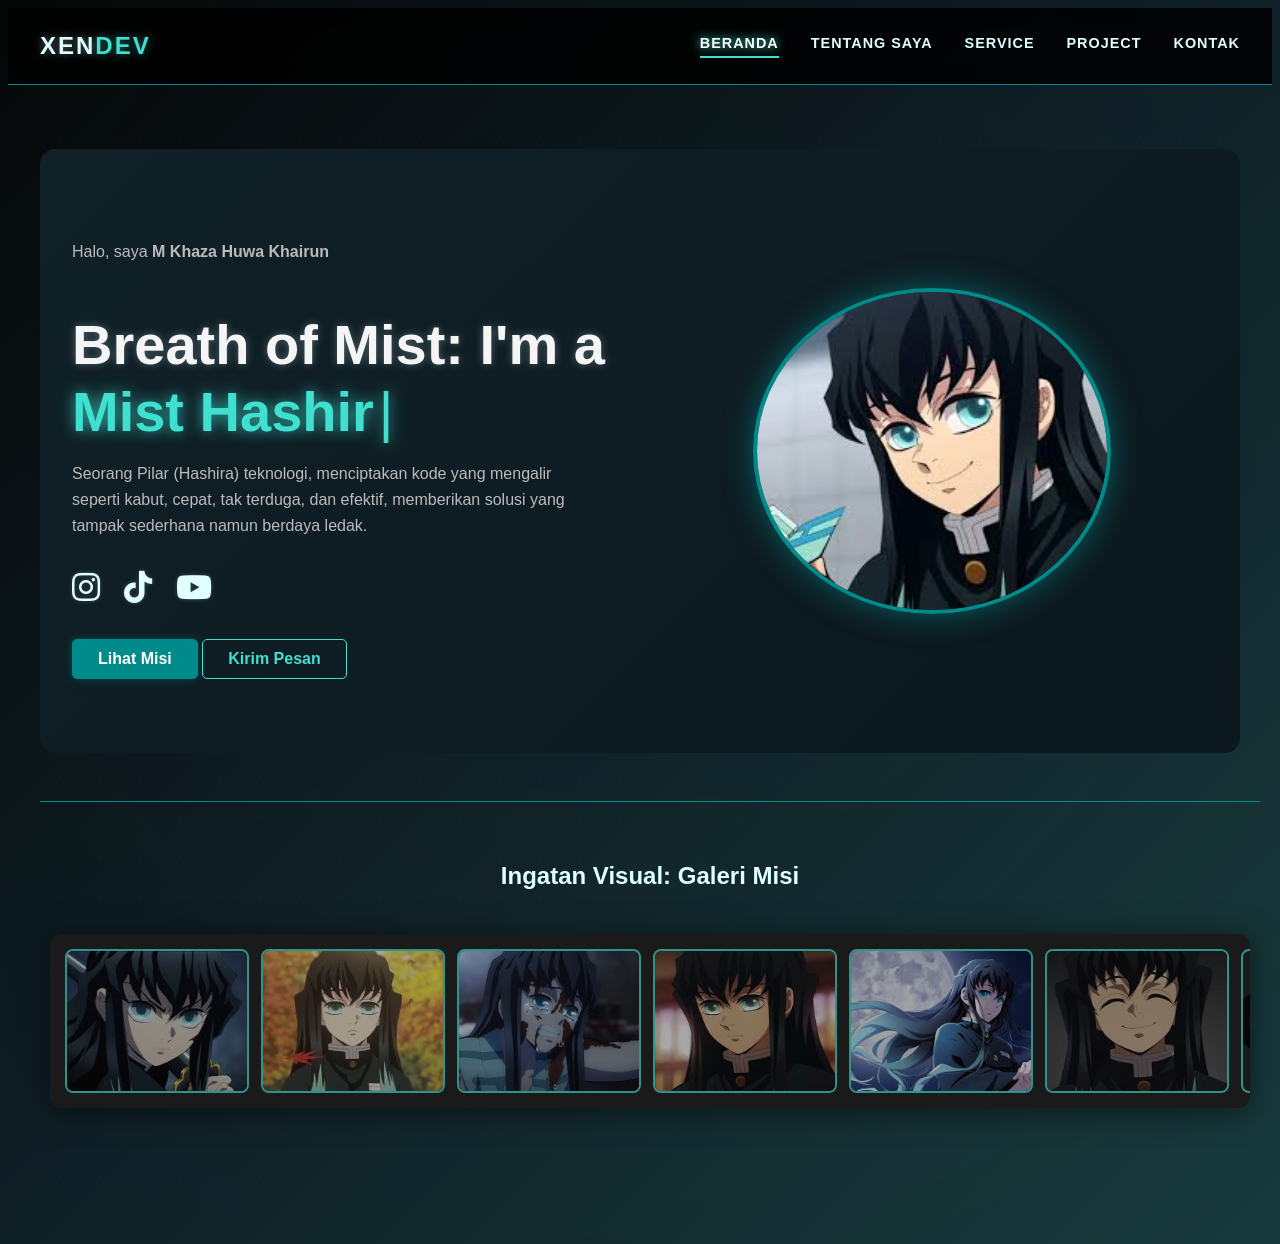
==== index.html @ 860ad32f "Rename muichiro.html to index.html" ====
<!DOCTYPE html>
<html lang="id">

<head>
    <meta charset="UTF-8" />
    <meta name="viewport" content="width=device-width, initial-scale=1" />
    <title>XENDEV - Portfolio Muichiro</title>
    <link rel="stylesheet" href="https://cdnjs.cloudflare.com/ajax/libs/font-awesome/5.15.4/css/all.min.css" />
    <link rel="stylesheet" href="MUICHIRO.CSS" />

    <style>
        /* ================================================= */
        /* CSS KHUSUS GALERI MINI */
        /* ================================================= */
        .mini-gallery {
            width: 100%;
            max-width: 1200px;
            padding: 40px 10px;
            /* Tambahkan padding agar ada jarak dengan konten atas/bawah */
            margin: 0 auto;
        }

        .slideshow-container {
            display: flex;
            flex-wrap: nowrap;
            overflow-x: auto;
            gap: 12px;
            /* Jarak antar gambar */
            padding: 15px;
            background-color: #1a1a1a;
            /* Latar belakang kontainer galeri */
            border-radius: 12px;
            box-shadow: 0 4px 30px rgba(0, 0, 0, 0.5);
        }

        .slideshow-container img {
            flex: 0 0 180px;
            width: 180px;
            height: 140px;
            /* Tinggi seragam untuk tampilan grid yang rapi */
            object-fit: cover;
            border-radius: 8px;
            cursor: pointer;

            /* PENTING: Atur properti transisi untuk animasi halus */
            transition: transform 0.4s cubic-bezier(0.25, 0.46, 0.45, 0.94),
                filter 0.4s ease,
                box-shadow 0.4s ease;

            filter: brightness(0.8);
            /* Gambar sedikit redup secara default */
        }

        /* Efek saat kursor diarahkan ke gambar tertentu */
        .slideshow-container img:hover {
            transform: scale(1.1);
            /* Memperbesar gambar */
            filter: brightness(1);
            /* Menampilkan gambar dengan kecerahan penuh */
            box-shadow: 0 0 25px rgba(255, 255, 255, 0.8),
                0 0 10px rgba(255, 105, 180, 0.5);
            /* Efek glow */
            z-index: 10;
        }

        /* Efek opsional: Membuat gambar lain sedikit lebih redup saat galeri di-hover */
        .slideshow-container:hover img:not(:hover) {
            filter: brightness(0.5);
            /* Gambar lain lebih redup */
            transform: scale(0.98);
            /* Gambar lain sedikit menyusut */
        }

        /* Galeri tetap satu baris dan dapat digeser ke samping. */
    </style>
</head>

<body>
    <div id="custom-modal" class="custom-modal" style="display: none;">
        <div class="modal-content">
            <h3 id="modal-title">Notifikasi Kabut</h3>
            <p id="modal-message">Isi pesan di sini.</p>
            <button class="btn btn-primary" onclick="closeModal()">Tutup Kabut</button>
        </div>
    </div>

    <nav>
        <span class="brand">XEN<span class="dev-highlight">DEV</span></span>

        <div class="nav-links-container">
            <a class="nav-link active" onclick="showSection('beranda')">Beranda</a>
            <a class="nav-link" onclick="showSection('biodata')">Tentang Saya</a>
            <a class="nav-link" onclick="showSection('service')">Service</a>
            <a class="nav-link" onclick="showSection('portfolio')">Project</a>
            <a class="nav-link" onclick="showSection('kontak')">Kontak</a>
        </div>
    </nav>

    <main>
        <section id="beranda" class="active">
            <div class="hero-container">
                <div class="hero-text">
                    <p>Halo, saya <b>M Khaza Huwa Khairun</b></p>
                    <h1>Breath of Mist: I'm a <span class="highlight" id="animated-skill"></span></h1>
                    <p>
                        Seorang Pilar (Hashira) teknologi, menciptakan kode yang mengalir seperti kabut,
                        cepat, tak terduga, dan efektif, memberikan solusi yang tampak sederhana namun berdaya ledak.
                    </p>
                    <div class="social-icons">
                        <a href="https://www.instagram.com/m.khaza.huwa" target="_blank" title="Instagram"><i
                                class="fab fa-instagram"></i></a>
                        <a href="https://www.tiktok.com/@m.khaza.huwa" target="_blank" title="TikTok"><i
                                class="fab fa-tiktok"></i></a>
                        <a href="https://www.youtube.com/c/MKhazaDev" target="_blank" title="YouTube"><i
                                class="fab fa-youtube"></i></a>
                    </div>
                    <a onclick="showSection('portfolio')" class="btn btn-primary">Lihat Misi</a>
                    <a onclick="showSection('kontak')" class="btn btn-outline">Kirim Pesan</a>
                </div>
                <div class="hero-img">
                    <img src="download (22).jpg" alt="Muichiro Tokito Profile">
                </div>
            </div>

            <div class="mini-gallery">
                <h2 style="text-align: center; margin-bottom: 20px; color: #E0FFFF;">Ingatan Visual: Galeri Misi</h2>
                <div class="slideshow-container">
                    <img src="download (23).jpg" alt="Gallery 1">
                    <img src="download (24).jpg" alt="Gallery 2">
                    <img src="download (25).jpg" alt="Gallery 3">
                    <img src="download (26).jpg" alt="Gallery 4">
                    <img src="download (27).jpg" alt="Gallery 5">
                    <img src="images (16).jpg" alt="Gallery 6">
                    <img src="10001.svg" alt="Gallery 7">
                    <img src="10002.jpg" alt="Gallery 8">
                    <img src="10003.jpg" alt="Gallery 9">
                    <img src="10004.jpg" alt="Gallery 10">
                    <img src="10005.jpg" alt="Gallery 11">
                    <img src="10006.jpg" alt="Gallery 12">
                    <img src="10007.jpg" alt="Gallery 13">
                    <img src="10008.jpg" alt="Gallery 14">
                    <img src="10009.jpg" alt="Gallery 15">
                    <img src="10010.jpg" alt="Gallery 16">
                    <img src="10011.jpg" alt="Gallery 17">
                    <img src="10012.jpg" alt="Gallery 18">
                    <img src="10013.jpg" alt="Gallery 19">
                    <img src="10014.jpg" alt="Gallery 20">
                    <img src="10015.jpg" alt="Gallery 21">
                </div>
            </div>
        </section>

        <section id="biodata">
            <h2 class="section-title">Ingatan Saya (Tentang Saya)</h2>
            <div class="about-container">
                <div class="about-img-box">
                    <img src="images (17).jpg" alt="Muichiro Tokito">
                </div>
                <div class="about-content">
                    <h3 style="color: #E0FFFF;">Hello, I'm M Khaza Huwa Khairun, the Mist Hashira</h3>
                    <p>
                        Seperti **Pilar Kabut (Kasumi Hashira)**, pikiran saya mungkin kadang melayang seperti kabut,
                        tetapi saat beraksi, saya mencapai fokus penuh dan eksekusi yang sempurna. Saya adalah pelajar
                        berusia 16 tahun yang berfokus pada **efisiensi**, **minimalisme**, dan **presisi** dalam
                        pemrograman.
                    </p>
                    <p>
                        Filosofi saya adalah **"Kabut yang Melindungi"**. Saya menciptakan solusi yang ringan dan tidak
                        terduga. Gaya coding saya, **Kasumi no Kokyuu (Pernapasan Kabut)**, memanfaatkan teknik yang
                        sederhana namun mampu mengalahkan masalah yang kompleks.
                    </p>
                    <div class="about-buttons">
                        <a onclick="handleDownloadCV()" class="btn btn-primary">Lihat Nichirin</a>
                    </div>
                </div>
            </div>
        </section>

        <section id="service">
            <h2 class="section-title">Bentuk Pernapasan (Layanan)</h2>
            <div class="service-grid">
                <div class="service-card">
                    <i class="fas fa-cloud"></i>
                    <h3>Bentuk Pertama: Web Development</h3>
                    <p>Menciptakan front-end website yang halus, ringan, dan cepat dimuat.</p>
                </div>
                <div class="service-card">
                    <i class="fas fa-pencil-ruler"></i>
                    <h3>Bentuk Kedua: Clean UI/UX Design</h3>
                    <p>Desain antarmuka yang bersih dan minimalis, fokus pada fungsionalitas inti (seperti kabut).</p>
                </div>
                <div class="service-card">
                    <i class="fas fa-code-branch"></i>
                    <h3>Bentuk Ketiga: Logic Structuring</h3>
                    <p>Pengembangan logika back-end yang terstruktur dan mudah dimengerti (membubarkan kabut).</p>
                </div>
                <div class="service-card">
                    <i class="fas fa-cube"></i>
                    <h3>Bentuk Keempat: Minimalist Framework</h3>
                    <p>Menerapkan kerangka kerja (framework) sederhana untuk proyek-proyek kecil.</p>
                </div>
                <div class="service-card">
                    <i class="fas fa-eye-slash"></i>
                    <h3>Bentuk Kelima: Haze of Logic (Obfuscation)</h3>
                    <p>Melindungi data dan kode dengan teknik sederhana, membuatnya sulit dipahami (seperti hilang dalam
                        kabut).</p>
                </div>
                <div class="service-card">
                    <i class="fas fa-bolt"></i>
                    <h3>Bentuk Keenam: Lightning Deployment</h3>
                    <p>Implementasi proyek yang cepat dan efisien ke server atau hosting.</p>
                </div>
            </div>
        </section>

        <section id="portfolio">
            <h2 class="section-title">Rekam Jejak Misi (Portfolio)</h2>
            <div class="project-grid">
                <div class="project-card">
                    <div class="project-img">
                        <img src="images (18).jpg" alt="Project Portfolio">
                    </div>
                    <div class="project-info">
                        <h3>Kasumi no Kokyuu: Portfolio</h3>
                        <p>Bentuk pertama yang menampilkan ingatan, keterampilan, dan misi Pilar Kabut ini.</p>
                        <a onclick="showModal('Projek Portfolio', 'Ini adalah portfolio yang sedang Anda lihat, sebuah manifestasi dari Teknik Pernapasan Kabut!')"
                            class="btn btn-primary">Lihat Detail</a>
                    </div>
                </div>
                <div class="project-card">
                    <div class="project-img">
                        <img src="images (19).jpg" alt="Project Kalkulator">
                    </div>
                    <div class="project-info">
                        <h3>Mist Breathing Kalkulator</h3>
                        <p>Aplikasi kalkulator sederhana, melatih akurasi logika secepat tebasan pedang.</p>
                        <a onclick="showModal('Kalkulator JS', 'Simulasi proyek kalkulator: menggunakan HTML, CSS, dan JavaScript murni.')"
                            class="btn btn-primary">Lihat Detail</a>
                    </div>
                </div>
                <div class="project-card">
                    <div class="project-img">
                        <img src="images (20).jpg" alt="Project Game">
                    </div>
                    <div class="project-info">
                        <h3>Haze of Numbers: Latih Fokus</h3>
                        <p>Game interaktif kecil, melatih fokus dan kecepatan reaksi di tengah kabut.</p>
                        <a onclick="showModal('Game Tebak Angka', 'Simulasi proyek game: dibuat menggunakan dasar-dasar JavaScript untuk melatih logika.')"
                            class="btn btn-primary">Lihat Detail</a>
                    </div>
                </div>
                <div class="project-card">
                    <div class="project-img">
                        <img src="images (21).jpg" alt="ProjAct Landing Page">
                    </div>
                    <div class="project-info">
                        <h3>Sixth Form: Landing Page</h3>
                        <p>Latihan desain web modern, mengalirkan tata letak yang ringan dan minimalis.</p>
                        <a onclick="showModal('Landing Page', 'Simulasi proyek landing page: fokus pada desain responsif modern.')"
                            class="btn btn-primary">Lihat Detail</a>
                    </div>
                </div>
                <div class="project-card">
                    <div class="project-img">
                        <img src="images (22).jpg" alt="Project Login Form">
                    </div>
                    <div class="project-info">
                        <h3>Seventh Form: Login Form</h3>
                        <p>Implementasi form login dengan validasi dasar. Ketepatan dalam otentikasi.</p>
                        <a onclick="showModal('Login Form', 'Simulasi proyek form login: fokus pada validasi input sisi klien.')"
                            class="btn btn-primary">Lihat Detail</a>
                    </div>
                </div>
                <div class="project-card">
                    <div class="project-img">
                        <img src="download (23).jpg" alt="Project To Do List">
                    </div>
                    <div class="project-info">
                        <h3>Mist Pillar's Schedule</h3>
                        <p>Aplikasi daftar tugas sederhana, mengatur jadwal misi harian dengan detail.</p>
                        <a onclick="showModal('To-Do List App', 'Simulasi proyek To-Do List: implementasi CRUD dasar.')"
                            class="btn btn-primary">Lihat Detail</a>
                    </div>
                </div>
            </div>
        </section>

        <section id="kontak">
            <h2 class="section-title">Pesan Melalui Kasugai Crow</h2>
            <div class="contact-wrapper">
                <div class="contact-info">
                    <p>Email: <span>khuwakhairun@gmail.com</span></p>
                    <p>Telepon: <span>+62 859 2697 9906</span></p>
                    <p>Alamat: <span>Batam, Indonesia</span></p>
                    <p>Instagram: <span>m_khaza21</span></p>
                </div>
                <div class="contact-form-box">
                    <form id="contact-form">
                        <input type="text" name="nama" placeholder="Nama Anda (Siapa Anda?)" required>
                        <input type="email" name="email" placeholder="Alamat Email (Arah Kabut)" required>
                        <textarea name="pesan" rows="5" placeholder="Pesan Anda (Apa yang ingin Anda sampaikan?)"
                            required></textarea>
                        <button class="btn btn-primary" type="submit">Kirim Kabut</button>
                        <div id="form-status" style="margin-top: 10px; text-align: center;"></div>
                    </form>
                </div>
            </div>
        </section>
    </main>

    <script>
        // Fungsi untuk menampilkan modal kustom (menggantikan alert/confirm)
        function showModal(title, message) {
            document.getElementById('modal-title').innerText = title;
            document.getElementById('modal-message').innerText = message;
            document.getElementById('custom-modal').style.display = 'flex';
        }

        // Fungsi untuk menutup modal kustom
        function closeModal() {
            document.getElementById('custom-modal').style.display = 'none';
        }

        // Fungsi untuk menangani klik Unduh CV (diubah menjadi Unduh Nichirin)
        function handleDownloadCV() {
            showModal('Lihat Nichirin', 'Maaf, fitur Unduh Nichirin tidak didukung dalam lingkungan pratinjau (Sandbox) ini. Ini adalah simulasi tautan, mencerminkan ketidaksadaran Muichiro!');
        }

        // Fungsi untuk mengaktifkan animasi ketik
        function typeWriter(elementId, textArray) {
            let element = document.getElementById(elementId);
            if (!element) return;

            let arrayIndex = 0;
            let charIndex = 0;
            let isDeleting = false;
            let speed = 100;

            function type() {
                let fullText = textArray[arrayIndex];
                let currentText = fullText.substring(0, charIndex);

                element.innerHTML = currentText;

                if (isDeleting) {
                    charIndex--;
                    speed = 50;
                } else {
                    charIndex++;
                    speed = 100;
                }

                if (!isDeleting && charIndex == fullText.length + 1) {
                    speed = 2000;
                    isDeleting = true;
                } else if (isDeleting && charIndex < 0) {
                    isDeleting = false;
                    arrayIndex = (arrayIndex + 1) % textArray.length;
                    speed = 150;
                }

                let delay = isDeleting ? speed : speed;
                setTimeout(type, delay);
            }
            type();
        }

        // Fungsi untuk navigasi (pindah antar section)
        function showSection(sectionId) {
            document.querySelectorAll('section').forEach(section => {
                section.classList.remove('active');
            });

            document.querySelectorAll('.nav-link').forEach(link => {
                link.classList.remove('active');
            });

            const activeSection = document.getElementById(sectionId);
            if (activeSection) {
                activeSection.classList.add('active');

                document.querySelector(`[onclick="showSection('${sectionId}')"]`).classList.add('active');

                activeSection.scrollIntoView({ behavior: 'smooth', block: 'start' });
            }
        }

        // CATATAN: Fungsi initSlideshow ASLI dihilangkan karena kita menggunakan CSS GRID statis
        // Jika ingin ada animasi slideshow, Anda bisa mengaktifkan kembali fungsi initSlideshow dan menghapus 
        // properti CSS Grid

        // Menangani pengiriman form kontak
        document.addEventListener('DOMContentLoaded', () => {
            const contactForm = document.getElementById('contact-form');
            const formStatus = document.getElementById('form-status');

            if (contactForm) {
                contactForm.addEventListener('submit', function (e) {
                    e.preventDefault();

                    formStatus.innerHTML = '<span style="color: #E0FFFF;">Menerima pesan melalui kabut...</span>';

                    setTimeout(() => {
                        formStatus.innerHTML = '<span style="color: #40E0D0; font-weight: bold;">Pesan Anda telah diterima oleh Pilar Kabut!</span>';
                        contactForm.reset();
                    }, 2000);
                });
            }

            const skills = ["Mist Hashira", "Minimalist Coder", "Efficient Developer", "Kasumi no Kokyuu Master"];
            typeWriter('animated-skill', skills);

            // TIDAK PERLU MEMANGGIL initSlideshow karena sudah diganti dengan CSS Grid
            // initSlideshow();
        });
    </script>
</body>

</html>
---- MUICHIRO.CSS ----
body {
    background: linear-gradient(135deg, #050505 0%, #102027 50%, #1A3E40 100%);
    color: #f5f5f5;
    font-family: 'Arial', sans-serif;
    min-height: 100vh;
    overflow-x: hidden;
    position: relative;
}

.brand {
    color: #E0FFFF;
    font-size: 1.5rem;
    font-weight: 900;
    letter-spacing: 2px;
    text-shadow: 0 0 10px rgba(224, 255, 255, 0.4);
}

.brand .dev-highlight {
    color: #40E0D0;
    text-shadow: 0 0 10px rgba(64, 224, 208, 0.5);
}

body::before {
    content: '';
    position: fixed;
    width: 200%;
    height: 200%;
    top: -50%;
    left: -50%;
    background: radial-gradient(circle at 50% 50%, rgba(64, 224, 208, 0.05) 0%, rgba(16, 32, 39, 0.8) 70%);
    opacity: 0.15;
    z-index: -1;
    filter: blur(5px);
    animation: subtleMistMovement 30s ease-in-out infinite alternate;
}

@keyframes subtleMistMovement {
    0% {
        transform: translate(0, 0) scale(1);
    }
    100% {
        transform: translate(5%, 5%) scale(1.1);
    }
}

::-webkit-scrollbar {
    width: 10px;
}

::-webkit-scrollbar-track {
    background: #102027;
}

::-webkit-scrollbar-thumb {
    background: #008B8B;
    border-radius: 5px;
}

nav {
    display: flex;
    justify-content: space-between;
    align-items: center;
    padding: 1.5rem 2rem;
    background: rgba(0, 0, 0, 0.85);
    position: sticky;
    top: 0;
    z-index: 100;
    backdrop-filter: blur(10px);
    border-bottom: 1px solid #008B8B;
}

.nav-links-container {
    display: flex;
    gap: 2rem;
    align-items: center;
}

nav a {
    color: #E0FFFF;
    font-weight: bold;
    text-transform: uppercase;
    font-size: 0.9rem;
    letter-spacing: 1px;
    text-decoration: none;
    transition: 0.3s;
    padding-bottom: 5px;
    border-bottom: 2px solid transparent;
    cursor: pointer;
}

nav a:hover,
nav a.active {
    color: #fff;
    border-bottom: 2px solid #40E0D0;
    text-shadow: 0 0 10px #40E0D0;
}

main {
    max-width: 1200px;
    margin: 2rem auto;
    padding: 0 1.5rem;
    min-height: 80vh;
}

section {
    display: none;
    animation: fadeIn 0.6s ease;
    padding-top: 2rem;
    padding-bottom: 4rem;
    position: relative;
}

section::after {
    content: '';
    position: absolute;
    top: 0;
    left: 0;
    width: 100%;
    height: 100%;
    background-image: radial-gradient(circle, rgba(64, 224, 208, 0.05) 1px, transparent 1px);
    background-size: 40px 40px;
    opacity: 0.5;
    z-index: -1;
    pointer-events: none;
}

section.active {
    display: block;
}

@keyframes fadeIn {
    from {
        opacity: 0;
        transform: translateY(20px);
    }

    to {
        opacity: 1;
        transform: translateY(0);
    }
}

.section-title {
    text-align: center;
    color: #40E0D0;
    margin-bottom: 3rem;
    font-size: 2.5rem;
    border-bottom: 2px solid #008B8B;
    display: inline-block;
    padding-bottom: 10px;
    position: relative;
    left: 50%;
    transform: translateX(-50%);
    text-shadow: 0 0 15px rgba(64, 224, 208, 0.6);
}

.btn {
    padding: 10px 25px;
    border-radius: 5px;
    cursor: pointer;
    font-weight: bold;
    text-decoration: none;
    display: inline-block;
    font-family: sans-serif;
    border: none;
    transition: background 0.3s, color 0.3s, box-shadow 0.3s, border-color 0.3s;
}

.btn-primary {
    background: #008B8B;
    color: white;
    border: 1px solid #008B8B;
    box-shadow: 0 0 10px rgba(0, 139, 139, 0.4);
}

.btn-primary:hover {
    background: transparent;
    color: #40E0D0;
    box-shadow: 0 0 20px rgba(64, 224, 208, 0.8);
    border-color: #40E0D0;
}

.btn-outline {
    background: transparent;
    border: 1px solid #40E0D0;
    color: #40E0D0;
}

.btn-outline:hover {
    background: #40E0D0;
    color: #000;
    box-shadow: 0 0 10px rgba(64, 224, 208, 0.8);
}

#beranda .hero-container {
    display: flex;
    align-items: center;
    justify-content: space-between;
    min-height: 60vh;
    gap: 2rem;
    margin-bottom: 3rem;
    background: linear-gradient(-45deg, #1A3E40, #102027, #0A161B, #102027);
    background-size: 400% 400%;
    animation: gradientShift 10s ease infinite;
    padding: 2rem;
    border-radius: 15px;
}

@keyframes gradientShift {
    0% {
        background-position: 0% 50%;
    }

    50% {
        background-position: 100% 50%;
    }

    100% {
        background-position: 0% 50%;
    }
}

.hero-text {
    flex: 1;
}

.hero-text h1 {
    font-size: 3.5rem;
    margin-bottom: 1rem;
    line-height: 1.2;
    text-shadow: 0 0 8px rgba(224, 255, 255, 0.3);
}

.hero-text h1 #animated-skill::after {
    content: '|';
    display: inline-block;
    animation: blink 0.7s infinite;
    font-weight: 100;
    margin-left: 5px;
}

.hero-text .highlight {
    color: #40E0D0;
    text-shadow: 0 0 15px rgba(64, 224, 208, 0.8);
}

.hero-text p {
    color: #bbb;
    margin-bottom: 2rem;
    line-height: 1.6;
    max-width: 500px;
}

@keyframes blink {
    50% {
        opacity: 0;
    }
}

.hero-img {
    flex: 1;
    display: flex;
    justify-content: center;
}

.hero-img img {
    width: min(350px, 100vw * 0.4);
    height: auto;
    border-radius: 50%;
    object-fit: cover;
    border: 4px solid #008B8B;
    box-shadow: 0 0 30px rgba(0, 139, 139, 0.6);
    animation: floatImg 4s ease-in-out infinite;
}

@keyframes floatImg {

    0%,
    100% {
        transform: translateY(0);
    }

    50% {
        transform: translateY(-20px);
    }
}

.social-icons {
    display: flex;
    gap: 1.5rem;
    margin: 2rem 0;
}

.social-icons a {
    color: #E0FFFF;
    font-size: 2rem;
    transition: 0.3s;
    text-decoration: none;
    text-shadow: 0 0 5px rgba(224, 255, 255, 0.2);
}

.social-icons a:hover {
    color: #40E0D0;
    transform: scale(1.2);
    text-shadow: 0 0 15px rgba(64, 224, 208, 0.8);
}

.mini-gallery {
    display: flex;
    justify-content: center;
    gap: 1.5rem;
    flex-wrap: wrap;
    margin-top: 2rem;
    padding-top: 2rem;
    border-top: 1px solid #008B8B;
}

.mini-gallery img {
    width: 160px;
    height: 160px;
    object-fit: cover;
    border-radius: 10px;
    border: 2px solid #40E0D0;
    opacity: 0.8;
    transition: 0.3s;
    cursor: pointer;
}

.mini-gallery img:hover {
    opacity: 1;
    transform: scale(1.1) rotate(-2deg);
    box-shadow: 0 0 25px rgba(64, 224, 208, 0.9);
    z-index: 10;
    filter: brightness(1.2);
}

.about-container {
    display: flex;
    align-items: center;
    gap: 3rem;
    background: rgba(16, 32, 39, 0.7);
    padding: 3rem;
    border-radius: 20px;
    border: 1px solid #008B8B;
    backdrop-filter: blur(5px);
}

.about-img-box {
    flex: 0 0 300px;
    position: relative;
}

.about-img-box img {
    width: 100%;
    height: auto;
    border-radius: 15px;
    box-shadow: 0 0 25px #40E0D0;
    border: 2px solid #40E0D0;
}

.about-content {
    flex: 1;
}

.about-content h3 {
    color: #E0FFFF;
    font-size: 1.8rem;
    margin-bottom: 1rem;
}

.about-content p {
    color: #ddd;
    line-height: 1.8;
    margin-bottom: 1.5rem;
    text-align: justify;
}

.service-grid {
    display: grid;
    grid-template-columns: repeat(auto-fit, minmax(280px, 1fr));
    gap: 2rem;
}

.service-card {
    background: #102027;
    padding: 2rem;
    border-radius: 15px;
    text-align: center;
    border: 1px solid #008B8B;
    transition: 0.4s;
    position: relative;
    overflow: hidden;
}

.service-card:hover {
    transform: translateY(-10px);
    border-color: #40E0D0;
    box-shadow: 0 10px 30px rgba(64, 224, 208, 0.3);
}

.service-card:hover::before {
    content: '';
    position: absolute;
    top: 0;
    left: 0;
    right: 0;
    bottom: 0;
    background: rgba(64, 224, 208, 0.1);
    z-index: 1;
    transition: opacity 0.4s;
    animation: pulseMist 1.5s infinite alternate;
    border-radius: 15px;
}

@keyframes pulseMist {
    from {
        opacity: 0.1;
        transform: scale(1);
    }
    to {
        opacity: 0.25;
        transform: scale(1.02);
    }
}


.service-card i {
    font-size: 3rem;
    color: #40E0D0;
    margin-bottom: 1.5rem;
    z-index: 2;
    position: relative;
    text-shadow: 0 0 10px rgba(64, 224, 208, 0.5);
}

.project-grid {
    display: grid;
    grid-template-columns: repeat(auto-fit, minmax(300px, 1fr));
    gap: 2rem;
}

.project-card {
    background: #0A161B;
    border-radius: 15px;
    overflow: hidden;
    border: 1px solid #008B8B;
    transition: 0.4s;
}

.project-card:hover {
    border-color: #40E0D0;
    transform: scale(1.02);
    box-shadow: 0 5px 20px rgba(64, 224, 208, 0.4);
}

.project-img {
    width: 100%;
    height: 200px;
    overflow: hidden;
}

.project-img img {
    width: 100%;
    height: auto;
    object-fit: cover;
    transition: 0.5s;
}

.project-card:hover .project-img img {
    transform: scale(1.1);
    filter: brightness(1.1) contrast(1.1);
}

.project-info {
    padding: 1.5rem;
    text-align: center;
}

.project-info p {
    font-size: 0.9rem;
    color: #aaa;
    margin-bottom: 15px;
    display: -webkit-box;
    -webkit-line-clamp: 3;
    -webkit-box-orient: vertical;
    overflow: hidden;
}

.contact-wrapper {
    display: flex;
    justify-content: center;
    align-items: flex-start;
    gap: 4rem;
    flex-wrap: wrap;
}

.contact-info {
    flex: 1;
    min-width: 300px;
    text-align: right;
    padding-right: 20px;
}

.contact-info p {
    margin-bottom: 15px;
    font-size: 1.1rem;
    color: #ccc;
    line-height: 1.8;
}

.contact-info span {
    color: #40E0D0;
    font-weight: bold;
    text-shadow: 0 0 5px rgba(64, 224, 208, 0.3);
}

.contact-form-box {
    flex: 1;
    min-width: 300px;
}

.contact-form-box form {
    display: flex;
    flex-direction: column;
    gap: 1.5rem;
}

.contact-form-box input,
.contact-form-box textarea {
    width: 100%;
    padding: 15px;
    background: #0A161B;
    border: 1px solid #008B8B;
    border-radius: 8px;
    color: white;
    font-family: sans-serif;
    outline: none;
    transition: 0.3s;
}

.contact-form-box input:focus,
.contact-form-box textarea:focus {
    border-color: #40E0D0;
    box-shadow: 0 0 15px rgba(64, 224, 208, 0.8);
}

.custom-modal {
    position: fixed;
    top: 0;
    left: 0;
    width: 100%;
    height: 100%;
    background: rgba(0, 0, 0, 0.8);
    display: none;
    justify-content: center;
    align-items: center;
    z-index: 1000;
    animation: fadein 0.3s;
    backdrop-filter: blur(5px);
}

.modal-content {
    background: #102027;
    padding: 30px;
    border-radius: 10px;
    text-align: center;
    max-width: 400px;
    width: 90%;
    border: 2px solid #40E0D0;
    box-shadow: 0 0 30px rgba(64, 224, 208, 0.9);
    animation: scaleIn 0.3s ease-out;
}

@keyframes scaleIn {
    from {
        transform: scale(0.8);
        opacity: 0;
    }
    to {
        transform: scale(1);
        opacity: 1;
    }
}

.modal-content h3 {
    color: #E0FFFF;
    margin-bottom: 15px;
}

.modal-content p {
    color: #ddd;
    margin-bottom: 20px;
}

@media (max-width: 768px) {

    nav {
        flex-direction: column;
        align-items: flex-start;
        padding-bottom: 1rem;
    }

    .nav-links-container {
        margin-top: 1rem;
        width: 100%;
        justify-content: space-around;
        gap: 1rem;
    }

    .hero-container,
    .about-container,
    .contact-wrapper {
        flex-direction: column;
        text-align: center;
    }

    .contact-info {
        text-align: center;
        padding-right: 0;
    }

    .hero-img img {
        width: min(250px, 100vw * 0.4);
        height: auto;
    }

    .about-img-box {
        flex: 0 0 auto;
        width: 100%;
        max-width: 300px;
    }

    .mini-gallery img {
        width: 120px;
        height: 120px;
    }

    .social-icons {
        justify-content: center;
    }

    section::after {
        background-image: none;
    }

    body::before {
        opacity: 0.1;
        filter: blur(2px);
        animation: none;
    }
}/* ================================================= */
/* GALERI HORIZONTAL */
/* ================================================= */

/* Target elemen .slideshow-container di dalam #beranda untuk spesifisitas tinggi */
#beranda .slideshow-container {
    display: flex !important;
    flex-flow: row nowrap !important;
    overflow-x: auto !important;
    gap: 12px !important; 
    padding: 15px !important;
}

/* Gaya Gambar Individual */
#beranda .slideshow-container img {
    flex: 0 0 180px !important;
    width: 180px !important;
    /* PENTING: Atur Tinggi Gambar Seragam */
    height: 140px !important; 
    
    /* PENTING: Potong gambar agar sesuai dengan kotak */
    object-fit: cover !important; 
    
    border-radius: 8px !important;
    cursor: pointer !important;
    
    /* Transisi dan Efek Hover tetap dipertahankan */
    transition: transform 0.4s cubic-bezier(0.25, 0.46, 0.45, 0.94), 
                filter 0.4s ease, 
                box-shadow 0.4s ease !important;
    filter: brightness(0.8) !important;
}

/* Efek Hover */
#beranda .slideshow-container img:hover {
    transform: scale(1.1) !important; 
    filter: brightness(1) !important; 
    box-shadow: 0 0 25px rgba(255, 255, 255, 0.8), 0 0 10px rgba(255, 105, 180, 0.5) !important; 
    z-index: 10 !important; 
}

/* Efek gambar lain redup */
#beranda .slideshow-container:hover img:not(:hover) {
    filter: brightness(0.5) !important; 
    transform: scale(0.98) !important; 
}

/* --- Penyesuaian Responsif (Opsional) --- */
@media (max-width: 600px) {
    #beranda .slideshow-container {
        gap: 10px !important;
    }

    #beranda .slideshow-container img {
        flex-basis: 150px !important;
        width: 150px !important;
    }
}
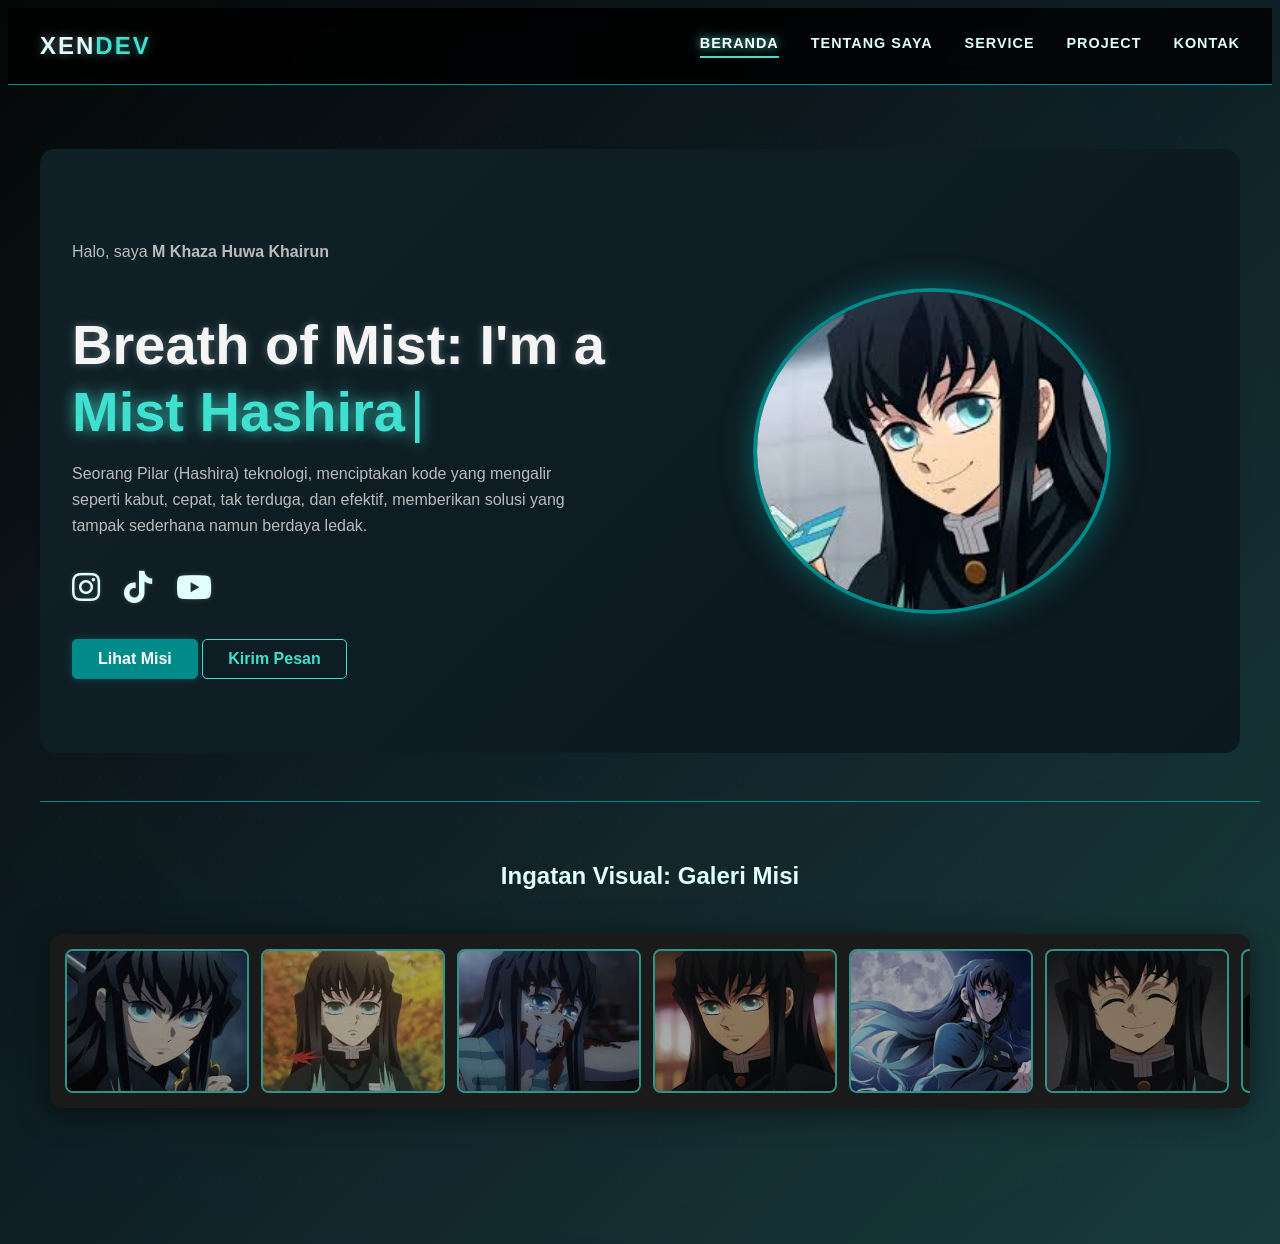
==== commit f279c229: "Update print statement from 'Hello' to 'Goodbye'" ====
--- a/index.html
+++ b/index.html
@@ -6,7 +6,7 @@
     <meta name="viewport" content="width=device-width, initial-scale=1" />
     <title>XENDEV - Portfolio Muichiro</title>
     <link rel="stylesheet" href="https://cdnjs.cloudflare.com/ajax/libs/font-awesome/5.15.4/css/all.min.css" />
-    <link rel="stylesheet" href="MUICHIRO.CSS" />
+    <link rel="stylesheet" href="muichiro.css" />
 
     <style>
         /* ================================================= */
--- a/muichiro.css
+++ b/muichiro.css
@@ -0,0 +1,710 @@
+
+
+body {
+    background: linear-gradient(135deg, #050505 0%, #102027 50%, #1A3E40 100%);
+    color: #f5f5f5;
+    font-family: 'Arial', sans-serif;
+    min-height: 100vh;
+    overflow-x: hidden;
+    position: relative;
+}
+
+.brand {
+    color: #E0FFFF;
+    font-size: 1.5rem;
+    font-weight: 900;
+    letter-spacing: 2px;
+    text-shadow: 0 0 10px rgba(224, 255, 255, 0.4);
+}
+
+.brand .dev-highlight {
+    color: #40E0D0;
+    text-shadow: 0 0 10px rgba(64, 224, 208, 0.5);
+}
+
+body::before {
+    content: '';
+    position: fixed;
+    width: 200%;
+    height: 200%;
+    top: -50%;
+    left: -50%;
+    background: radial-gradient(circle at 50% 50%, rgba(64, 224, 208, 0.05) 0%, rgba(16, 32, 39, 0.8) 70%);
+    opacity: 0.15;
+    z-index: -1;
+    filter: blur(5px);
+    animation: subtleMistMovement 30s ease-in-out infinite alternate;
+}
+
+@keyframes subtleMistMovement {
+    0% {
+        transform: translate(0, 0) scale(1);
+    }
+    100% {
+        transform: translate(5%, 5%) scale(1.1);
+    }
+}
+
+::-webkit-scrollbar {
+    width: 10px;
+}
+
+::-webkit-scrollbar-track {
+    background: #102027;
+}
+
+::-webkit-scrollbar-thumb {
+    background: #008B8B;
+    border-radius: 5px;
+}
+
+nav {
+    display: flex;
+    justify-content: space-between;
+    align-items: center;
+    padding: 1.5rem 2rem;
+    background: rgba(0, 0, 0, 0.85);
+    position: sticky;
+    top: 0;
+    z-index: 100;
+    backdrop-filter: blur(10px);
+    border-bottom: 1px solid #008B8B;
+}
+
+.nav-links-container {
+    display: flex;
+    gap: 2rem;
+    align-items: center;
+}
+
+nav a {
+    color: #E0FFFF;
+    font-weight: bold;
+    text-transform: uppercase;
+    font-size: 0.9rem;
+    letter-spacing: 1px;
+    text-decoration: none;
+    transition: 0.3s;
+    padding-bottom: 5px;
+    border-bottom: 2px solid transparent;
+    cursor: pointer;
+}
+
+nav a:hover,
+nav a.active {
+    color: #fff;
+    border-bottom: 2px solid #40E0D0;
+    text-shadow: 0 0 10px #40E0D0;
+}
+
+main {
+    max-width: 1200px;
+    margin: 2rem auto;
+    padding: 0 1.5rem;
+    min-height: 80vh;
+}
+
+section {
+    display: none;
+    animation: fadeIn 0.6s ease;
+    padding-top: 2rem;
+    padding-bottom: 4rem;
+    position: relative;
+}
+
+section::after {
+    content: '';
+    position: absolute;
+    top: 0;
+    left: 0;
+    width: 100%;
+    height: 100%;
+    background-image: radial-gradient(circle, rgba(64, 224, 208, 0.05) 1px, transparent 1px);
+    background-size: 40px 40px;
+    opacity: 0.5;
+    z-index: -1;
+    pointer-events: none;
+}
+
+section.active {
+    display: block;
+}
+
+@keyframes fadeIn {
+    from {
+        opacity: 0;
+        transform: translateY(20px);
+    }
+
+    to {
+        opacity: 1;
+        transform: translateY(0);
+    }
+}
+
+.section-title {
+    text-align: center;
+    color: #40E0D0;
+    margin-bottom: 3rem;
+    font-size: 2.5rem;
+    border-bottom: 2px solid #008B8B;
+    display: inline-block;
+    padding-bottom: 10px;
+    position: relative;
+    left: 50%;
+    transform: translateX(-50%);
+    text-shadow: 0 0 15px rgba(64, 224, 208, 0.6);
+}
+
+.btn {
+    padding: 10px 25px;
+    border-radius: 5px;
+    cursor: pointer;
+    font-weight: bold;
+    text-decoration: none;
+    display: inline-block;
+    font-family: sans-serif;
+    border: none;
+    transition: background 0.3s, color 0.3s, box-shadow 0.3s, border-color 0.3s;
+}
+
+.btn-primary {
+    background: #008B8B;
+    color: white;
+    border: 1px solid #008B8B;
+    box-shadow: 0 0 10px rgba(0, 139, 139, 0.4);
+}
+
+.btn-primary:hover {
+    background: transparent;
+    color: #40E0D0;
+    box-shadow: 0 0 20px rgba(64, 224, 208, 0.8);
+    border-color: #40E0D0;
+}
+
+.btn-outline {
+    background: transparent;
+    border: 1px solid #40E0D0;
+    color: #40E0D0;
+}
+
+.btn-outline:hover {
+    background: #40E0D0;
+    color: #000;
+    box-shadow: 0 0 10px rgba(64, 224, 208, 0.8);
+}
+
+#beranda .hero-container {
+    display: flex;
+    align-items: center;
+    justify-content: space-between;
+    min-height: 60vh;
+    gap: 2rem;
+    margin-bottom: 3rem;
+    background: linear-gradient(-45deg, #1A3E40, #102027, #0A161B, #102027);
+    background-size: 400% 400%;
+    animation: gradientShift 10s ease infinite;
+    padding: 2rem;
+    border-radius: 15px;
+}
+
+@keyframes gradientShift {
+    0% {
+        background-position: 0% 50%;
+    }
+
+    50% {
+        background-position: 100% 50%;
+    }
+
+    100% {
+        background-position: 0% 50%;
+    }
+}
+
+.hero-text {
+    flex: 1;
+}
+
+.hero-text h1 {
+    font-size: 3.5rem;
+    margin-bottom: 1rem;
+    line-height: 1.2;
+    text-shadow: 0 0 8px rgba(224, 255, 255, 0.3);
+}
+
+.hero-text h1 #animated-skill::after {
+    content: '|';
+    display: inline-block;
+    animation: blink 0.7s infinite;
+    font-weight: 100;
+    margin-left: 5px;
+}
+
+.hero-text .highlight {
+    color: #40E0D0;
+    text-shadow: 0 0 15px rgba(64, 224, 208, 0.8);
+}
+
+.hero-text p {
+    color: #bbb;
+    margin-bottom: 2rem;
+    line-height: 1.6;
+    max-width: 500px;
+}
+
+@keyframes blink {
+    50% {
+        opacity: 0;
+    }
+}
+
+.hero-img {
+    flex: 1;
+    display: flex;
+    justify-content: center;
+}
+
+.hero-img img {
+    width: min(350px, 100vw * 0.4);
+    height: auto;
+    border-radius: 50%;
+    object-fit: cover;
+    border: 4px solid #008B8B;
+    box-shadow: 0 0 30px rgba(0, 139, 139, 0.6);
+    animation: floatImg 4s ease-in-out infinite;
+}
+
+@keyframes floatImg {
+
+    0%,
+    100% {
+        transform: translateY(0);
+    }
+
+    50% {
+        transform: translateY(-20px);
+    }
+}
+
+.social-icons {
+    display: flex;
+    gap: 1.5rem;
+    margin: 2rem 0;
+}
+
+.social-icons a {
+    color: #E0FFFF;
+    font-size: 2rem;
+    transition: 0.3s;
+    text-decoration: none;
+    text-shadow: 0 0 5px rgba(224, 255, 255, 0.2);
+}
+
+.social-icons a:hover {
+    color: #40E0D0;
+    transform: scale(1.2);
+    text-shadow: 0 0 15px rgba(64, 224, 208, 0.8);
+}
+
+.mini-gallery {
+    display: flex;
+    justify-content: center;
+    gap: 1.5rem;
+    flex-wrap: wrap;
+    margin-top: 2rem;
+    padding-top: 2rem;
+    border-top: 1px solid #008B8B;
+}
+
+.mini-gallery img {
+    width: 160px;
+    height: 160px;
+    object-fit: cover;
+    border-radius: 10px;
+    border: 2px solid #40E0D0;
+    opacity: 0.8;
+    transition: 0.3s;
+    cursor: pointer;
+}
+
+.mini-gallery img:hover {
+    opacity: 1;
+    transform: scale(1.1) rotate(-2deg);
+    box-shadow: 0 0 25px rgba(64, 224, 208, 0.9);
+    z-index: 10;
+    filter: brightness(1.2);
+}
+
+.about-container {
+    display: flex;
+    align-items: center;
+    gap: 3rem;
+    background: rgba(16, 32, 39, 0.7);
+    padding: 3rem;
+    border-radius: 20px;
+    border: 1px solid #008B8B;
+    backdrop-filter: blur(5px);
+}
+
+.about-img-box {
+    flex: 0 0 300px;
+    position: relative;
+}
+
+.about-img-box img {
+    width: 100%;
+    height: auto;
+    border-radius: 15px;
+    box-shadow: 0 0 25px #40E0D0;
+    border: 2px solid #40E0D0;
+}
+
+.about-content {
+    flex: 1;
+}
+
+.about-content h3 {
+    color: #E0FFFF;
+    font-size: 1.8rem;
+    margin-bottom: 1rem;
+}
+
+.about-content p {
+    color: #ddd;
+    line-height: 1.8;
+    margin-bottom: 1.5rem;
+    text-align: justify;
+}
+
+.service-grid {
+    display: grid;
+    grid-template-columns: repeat(auto-fit, minmax(280px, 1fr));
+    gap: 2rem;
+}
+
+.service-card {
+    background: #102027;
+    padding: 2rem;
+    border-radius: 15px;
+    text-align: center;
+    border: 1px solid #008B8B;
+    transition: 0.4s;
+    position: relative;
+    overflow: hidden;
+}
+
+.service-card:hover {
+    transform: translateY(-10px);
+    border-color: #40E0D0;
+    box-shadow: 0 10px 30px rgba(64, 224, 208, 0.3);
+}
+
+.service-card:hover::before {
+    content: '';
+    position: absolute;
+    top: 0;
+    left: 0;
+    right: 0;
+    bottom: 0;
+    background: rgba(64, 224, 208, 0.1);
+    z-index: 1;
+    transition: opacity 0.4s;
+    animation: pulseMist 1.5s infinite alternate;
+    border-radius: 15px;
+}
+
+@keyframes pulseMist {
+    from {
+        opacity: 0.1;
+        transform: scale(1);
+    }
+    to {
+        opacity: 0.25;
+        transform: scale(1.02);
+    }
+}
+
+
+.service-card i {
+    font-size: 3rem;
+    color: #40E0D0;
+    margin-bottom: 1.5rem;
+    z-index: 2;
+    position: relative;
+    text-shadow: 0 0 10px rgba(64, 224, 208, 0.5);
+}
+
+.project-grid {
+    display: grid;
+    grid-template-columns: repeat(auto-fit, minmax(300px, 1fr));
+    gap: 2rem;
+}
+
+.project-card {
+    background: #0A161B;
+    border-radius: 15px;
+    overflow: hidden;
+    border: 1px solid #008B8B;
+    transition: 0.4s;
+}
+
+.project-card:hover {
+    border-color: #40E0D0;
+    transform: scale(1.02);
+    box-shadow: 0 5px 20px rgba(64, 224, 208, 0.4);
+}
+
+.project-img {
+    width: 100%;
+    height: 200px;
+    overflow: hidden;
+}
+
+.project-img img {
+    width: 100%;
+    height: auto;
+    object-fit: cover;
+    transition: 0.5s;
+}
+
+.project-card:hover .project-img img {
+    transform: scale(1.1);
+    filter: brightness(1.1) contrast(1.1);
+}
+
+.project-info {
+    padding: 1.5rem;
+    text-align: center;
+}
+
+.project-info p {
+    font-size: 0.9rem;
+    color: #aaa;
+    margin-bottom: 15px;
+    display: -webkit-box;
+    -webkit-line-clamp: 3;
+    -webkit-box-orient: vertical;
+    overflow: hidden;
+}
+
+.contact-wrapper {
+    display: flex;
+    justify-content: center;
+    align-items: flex-start;
+    gap: 4rem;
+    flex-wrap: wrap;
+}
+
+.contact-info {
+    flex: 1;
+    min-width: 300px;
+    text-align: right;
+    padding-right: 20px;
+}
+
+.contact-info p {
+    margin-bottom: 15px;
+    font-size: 1.1rem;
+    color: #ccc;
+    line-height: 1.8;
+}
+
+.contact-info span {
+    color: #40E0D0;
+    font-weight: bold;
+    text-shadow: 0 0 5px rgba(64, 224, 208, 0.3);
+}
+
+.contact-form-box {
+    flex: 1;
+    min-width: 300px;
+}
+
+.contact-form-box form {
+    display: flex;
+    flex-direction: column;
+    gap: 1.5rem;
+}
+
+.contact-form-box input,
+.contact-form-box textarea {
+    width: 100%;
+    padding: 15px;
+    background: #0A161B;
+    border: 1px solid #008B8B;
+    border-radius: 8px;
+    color: white;
+    font-family: sans-serif;
+    outline: none;
+    transition: 0.3s;
+}
+
+.contact-form-box input:focus,
+.contact-form-box textarea:focus {
+    border-color: #40E0D0;
+    box-shadow: 0 0 15px rgba(64, 224, 208, 0.8);
+}
+
+.custom-modal {
+    position: fixed;
+    top: 0;
+    left: 0;
+    width: 100%;
+    height: 100%;
+    background: rgba(0, 0, 0, 0.8);
+    display: none;
+    justify-content: center;
+    align-items: center;
+    z-index: 1000;
+    animation: fadein 0.3s;
+    backdrop-filter: blur(5px);
+}
+
+.modal-content {
+    background: #102027;
+    padding: 30px;
+    border-radius: 10px;
+    text-align: center;
+    max-width: 400px;
+    width: 90%;
+    border: 2px solid #40E0D0;
+    box-shadow: 0 0 30px rgba(64, 224, 208, 0.9);
+    animation: scaleIn 0.3s ease-out;
+}
+
+@keyframes scaleIn {
+    from {
+        transform: scale(0.8);
+        opacity: 0;
+    }
+    to {
+        transform: scale(1);
+        opacity: 1;
+    }
+}
+
+.modal-content h3 {
+    color: #E0FFFF;
+    margin-bottom: 15px;
+}
+
+.modal-content p {
+    color: #ddd;
+    margin-bottom: 20px;
+}
+
+@media (max-width: 768px) {
+
+    nav {
+        flex-direction: column;
+        align-items: flex-start;
+        padding-bottom: 1rem;
+    }
+
+    .nav-links-container {
+        margin-top: 1rem;
+        width: 100%;
+        justify-content: space-around;
+        gap: 1rem;
+    }
+
+    .hero-container,
+    .about-container,
+    .contact-wrapper {
+        flex-direction: column;
+        text-align: center;
+    }
+
+    .contact-info {
+        text-align: center;
+        padding-right: 0;
+    }
+
+    .hero-img img {
+        width: min(250px, 100vw * 0.4);
+        height: auto;
+    }
+
+    .about-img-box {
+        flex: 0 0 auto;
+        width: 100%;
+        max-width: 300px;
+    }
+
+    .mini-gallery img {
+        width: 120px;
+        height: 120px;
+    }
+
+    .social-icons {
+        justify-content: center;
+    }
+
+    section::after {
+        background-image: none;
+    }
+
+    body::before {
+        opacity: 0.1;
+        filter: blur(2px);
+        animation: none;
+    }
+}/* ================================================= */
+/* GALERI HORIZONTAL */
+/* ================================================= */
+
+/* Target elemen .slideshow-container di dalam #beranda untuk spesifisitas tinggi */
+#beranda .slideshow-container {
+    display: flex !important;
+    flex-flow: row nowrap !important;
+    overflow-x: auto !important;
+    gap: 12px !important; 
+    padding: 15px !important;
+}
+
+/* Gaya Gambar Individual */
+#beranda .slideshow-container img {
+    flex: 0 0 180px !important;
+    width: 180px !important;
+    /* PENTING: Atur Tinggi Gambar Seragam */
+    height: 140px !important; 
+    
+    /* PENTING: Potong gambar agar sesuai dengan kotak */
+    object-fit: cover !important; 
+    
+    border-radius: 8px !important;
+    cursor: pointer !important;
+    
+    /* Transisi dan Efek Hover tetap dipertahankan */
+    transition: transform 0.4s cubic-bezier(0.25, 0.46, 0.45, 0.94), 
+                filter 0.4s ease, 
+                box-shadow 0.4s ease !important;
+    filter: brightness(0.8) !important;
+}
+
+/* Efek Hover */
+#beranda .slideshow-container img:hover {
+    transform: scale(1.1) !important; 
+    filter: brightness(1) !important; 
+    box-shadow: 0 0 25px rgba(255, 255, 255, 0.8), 0 0 10px rgba(255, 105, 180, 0.5) !important; 
+    z-index: 10 !important; 
+}
+
+/* Efek gambar lain redup */
+#beranda .slideshow-container:hover img:not(:hover) {
+    filter: brightness(0.5) !important; 
+    transform: scale(0.98) !important; 
+}
+
+/* --- Penyesuaian Responsif (Opsional) --- */
+@media (max-width: 600px) {
+    #beranda .slideshow-container {
+        gap: 10px !important;
+    }
+
+    #beranda .slideshow-container img {
+        flex-basis: 150px !important;
+        width: 150px !important;
+    }
+}
